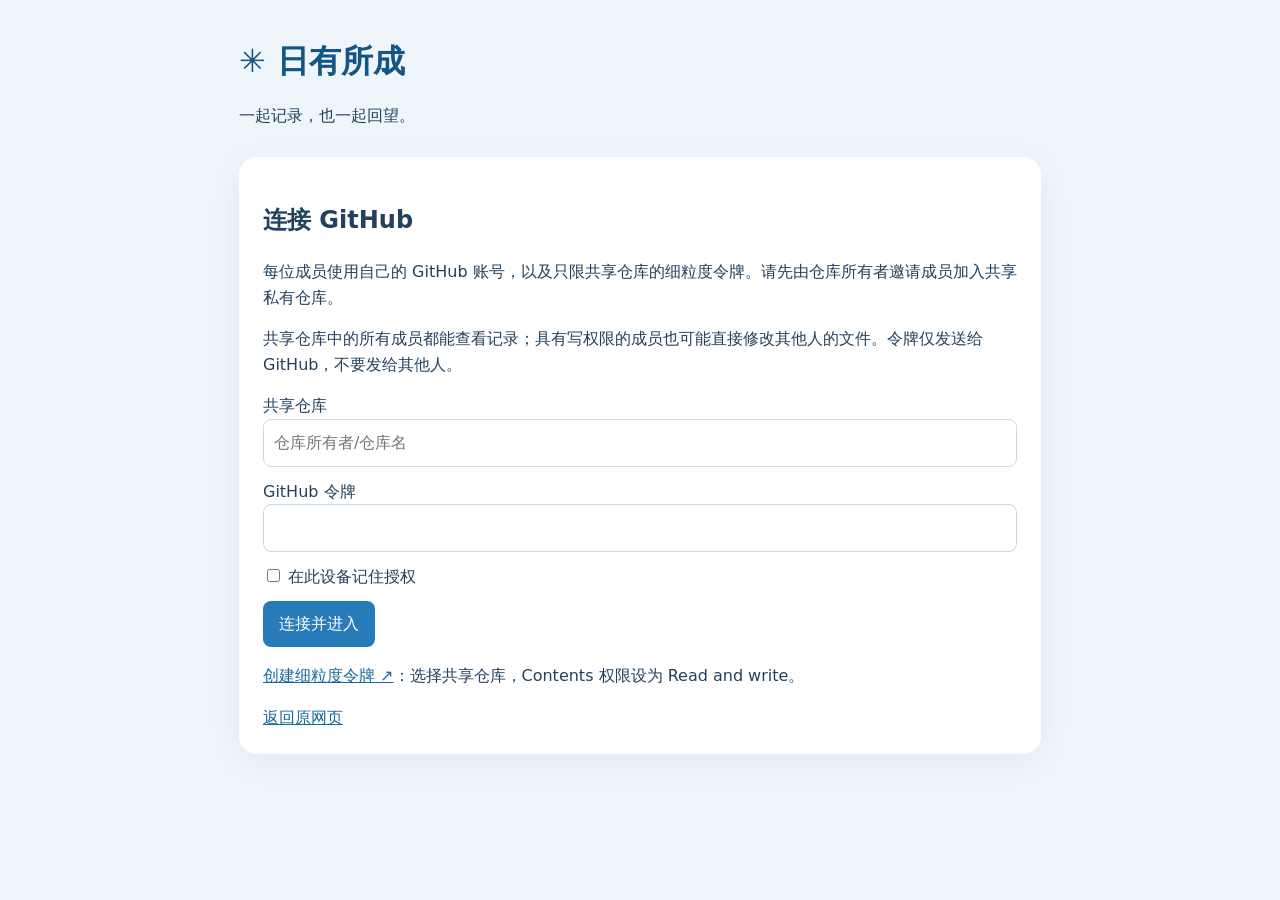
==== team-src/index.html @ fdb39eb3 "Add GitHub shared member journal" ====
<!doctype html><html lang="zh-CN"><head><meta charset="utf-8"><meta name="viewport" content="width=device-width,initial-scale=1"><meta name="theme-color" content="#287bb9"><link rel="stylesheet" href="style.css"><link rel="manifest" href="manifest.webmanifest"><title>日有所成 · 成员记录</title></head><body>
<main><header><h1>✳ 日有所成</h1><p>一起记录，也一起回望。</p></header>
<section id="login"><h2>连接 GitHub</h2><p>每位成员使用自己的 GitHub 账号，以及只限共享仓库的细粒度令牌。请先由仓库所有者邀请成员加入共享私有仓库。</p><p>共享仓库中的所有成员都能查看记录；具有写权限的成员也可能直接修改其他人的文件。令牌仅发送给 GitHub，不要发给其他人。</p><form id="connect"><label>共享仓库 <input id="repo" placeholder="仓库所有者/仓库名" required autocomplete="off"></label><label>GitHub 令牌 <input id="token" type="password" required autocomplete="off"></label><label><input id="remember" type="checkbox"> 在此设备记住授权</label><button>连接并进入</button></form><p><a href="https://github.com/settings/personal-access-tokens/new" target="_blank" rel="noopener noreferrer">创建细粒度令牌 ↗</a>：选择共享仓库，Contents 权限设为 Read and write。</p><a href="../">返回原网页</a></section>
<section id="workspace" hidden><div class="row"><strong id="identity"></strong><button id="disconnect">退出</button></div><div class="row"><label>查看成员 <select id="members"></select></label><button id="refresh">刷新同步</button></div><p id="status" role="status"></p><p id="readonly" hidden>正在查看其他成员的记录，仅供查看。</p>
<div id="editor"><h2>记下一件完成</h2><form id="add"><label>日期 <input id="date" type="date" required></label><label>事项 <input id="title" maxlength="150" required></label><label>分类 <select id="category"><option>学习</option><option>工作</option><option>生活</option><option>健康</option><option>其他</option></select></label><label>耗时（分钟） <input id="minutes" type="number" min="0" max="1440" value="0"></label><button>保存</button></form><label>当天感想 <textarea id="reflection" maxlength="4000"></textarea></label><button id="save-note">保存感想</button><div class="row"><button id="import-original">迁移本浏览器原网页记录</button><button id="export">导出我的备份</button></div></div>
<h2>记录回顾</h2><div id="records"></div><a href="../">返回原网页</a></section><p id="error" role="alert"></p></main><script type="module" src="team.mjs"></script></body></html>
---- team-src/style.css ----
*{box-sizing:border-box}body{margin:0;background:#eef6fc;color:#23415e;font:16px/1.6 system-ui,sans-serif}main{max-width:850px;margin:auto;padding:24px}header{padding:12px 0}h1{margin:0;color:#145583}section{background:#fff;border-radius:18px;padding:24px;box-shadow:0 8px 32px #315a7912}label{display:block;margin:12px 0}input:not([type=checkbox]),select,textarea{display:block;width:100%;padding:10px;border:1px solid #c8ddeb;border-radius:8px;font:inherit}textarea{min-height:100px}button{border:0;border-radius:8px;background:#287bb9;color:white;padding:10px 16px;cursor:pointer;font:inherit}button:disabled{opacity:.5}.row{display:flex;gap:12px;align-items:center;flex-wrap:wrap}.row label{flex:1}a{color:#17689c}.item{border-top:1px solid #e2edf4;padding:14px 0}.item h3,.item p{margin:3px 0}#error{color:#a23b3b}#status{color:#376f86}#readonly{color:#8a6431}
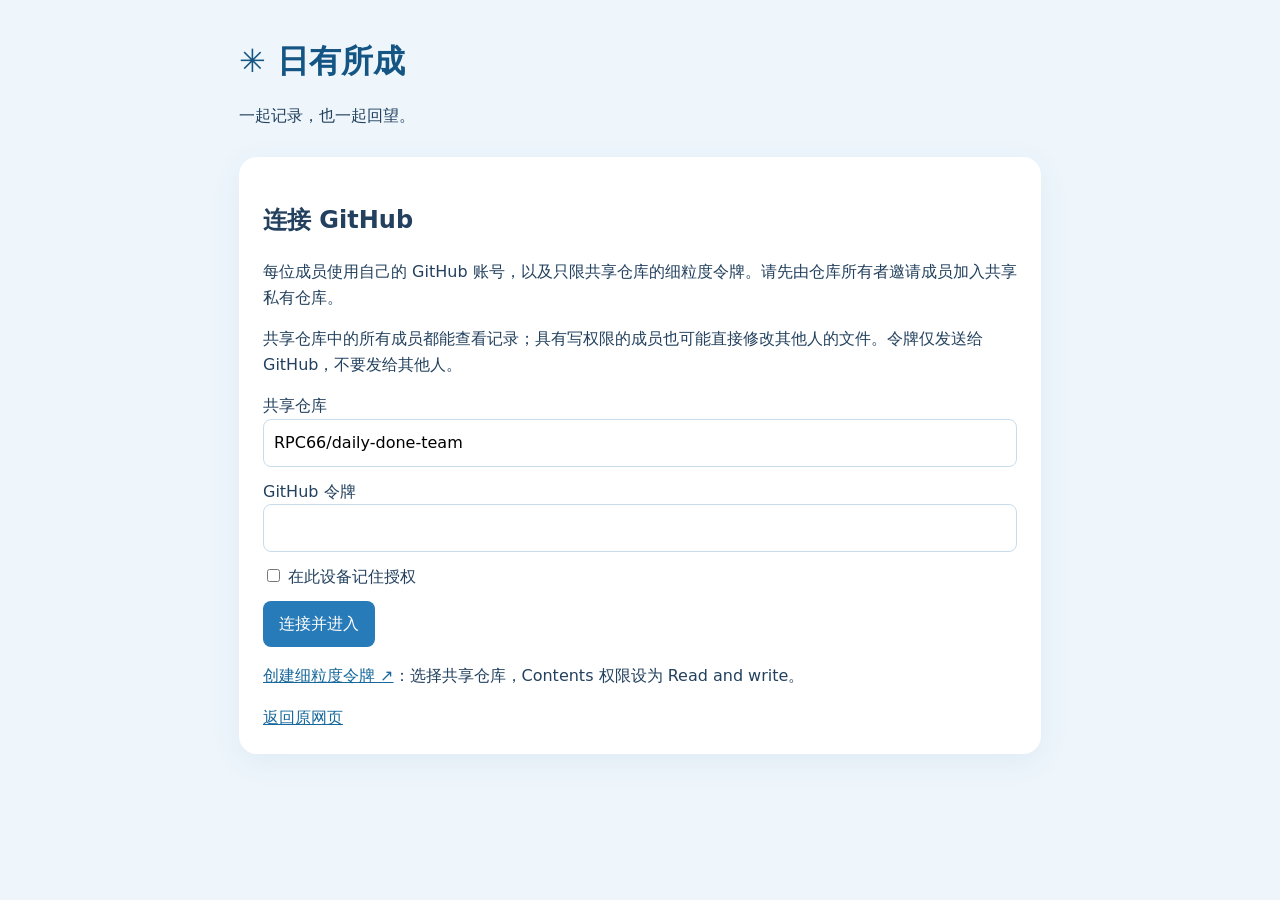
==== commit 86c1d27f: "Configure private team repository" ====
--- a/team-src/index.html
+++ b/team-src/index.html
@@ -1,6 +1,6 @@
 <!doctype html><html lang="zh-CN"><head><meta charset="utf-8"><meta name="viewport" content="width=device-width,initial-scale=1"><meta name="theme-color" content="#287bb9"><link rel="stylesheet" href="style.css"><link rel="manifest" href="manifest.webmanifest"><title>日有所成 · 成员记录</title></head><body>
 <main><header><h1>✳ 日有所成</h1><p>一起记录，也一起回望。</p></header>
-<section id="login"><h2>连接 GitHub</h2><p>每位成员使用自己的 GitHub 账号，以及只限共享仓库的细粒度令牌。请先由仓库所有者邀请成员加入共享私有仓库。</p><p>共享仓库中的所有成员都能查看记录；具有写权限的成员也可能直接修改其他人的文件。令牌仅发送给 GitHub，不要发给其他人。</p><form id="connect"><label>共享仓库 <input id="repo" placeholder="仓库所有者/仓库名" required autocomplete="off"></label><label>GitHub 令牌 <input id="token" type="password" required autocomplete="off"></label><label><input id="remember" type="checkbox"> 在此设备记住授权</label><button>连接并进入</button></form><p><a href="https://github.com/settings/personal-access-tokens/new" target="_blank" rel="noopener noreferrer">创建细粒度令牌 ↗</a>：选择共享仓库，Contents 权限设为 Read and write。</p><a href="../">返回原网页</a></section>
+<section id="login"><h2>连接 GitHub</h2><p>每位成员使用自己的 GitHub 账号，以及只限共享仓库的细粒度令牌。请先由仓库所有者邀请成员加入共享私有仓库。</p><p>共享仓库中的所有成员都能查看记录；具有写权限的成员也可能直接修改其他人的文件。令牌仅发送给 GitHub，不要发给其他人。</p><form id="connect"><label>共享仓库 <input id="repo" value="RPC66/daily-done-team" placeholder="仓库所有者/仓库名" required autocomplete="off"></label><label>GitHub 令牌 <input id="token" type="password" required autocomplete="off"></label><label><input id="remember" type="checkbox"> 在此设备记住授权</label><button>连接并进入</button></form><p><a href="https://github.com/settings/personal-access-tokens/new" target="_blank" rel="noopener noreferrer">创建细粒度令牌 ↗</a>：选择共享仓库，Contents 权限设为 Read and write。</p><a href="../">返回原网页</a></section>
 <section id="workspace" hidden><div class="row"><strong id="identity"></strong><button id="disconnect">退出</button></div><div class="row"><label>查看成员 <select id="members"></select></label><button id="refresh">刷新同步</button></div><p id="status" role="status"></p><p id="readonly" hidden>正在查看其他成员的记录，仅供查看。</p>
 <div id="editor"><h2>记下一件完成</h2><form id="add"><label>日期 <input id="date" type="date" required></label><label>事项 <input id="title" maxlength="150" required></label><label>分类 <select id="category"><option>学习</option><option>工作</option><option>生活</option><option>健康</option><option>其他</option></select></label><label>耗时（分钟） <input id="minutes" type="number" min="0" max="1440" value="0"></label><button>保存</button></form><label>当天感想 <textarea id="reflection" maxlength="4000"></textarea></label><button id="save-note">保存感想</button><div class="row"><button id="import-original">迁移本浏览器原网页记录</button><button id="export">导出我的备份</button></div></div>
 <h2>记录回顾</h2><div id="records"></div><a href="../">返回原网页</a></section><p id="error" role="alert"></p></main><script type="module" src="team.mjs"></script></body></html>
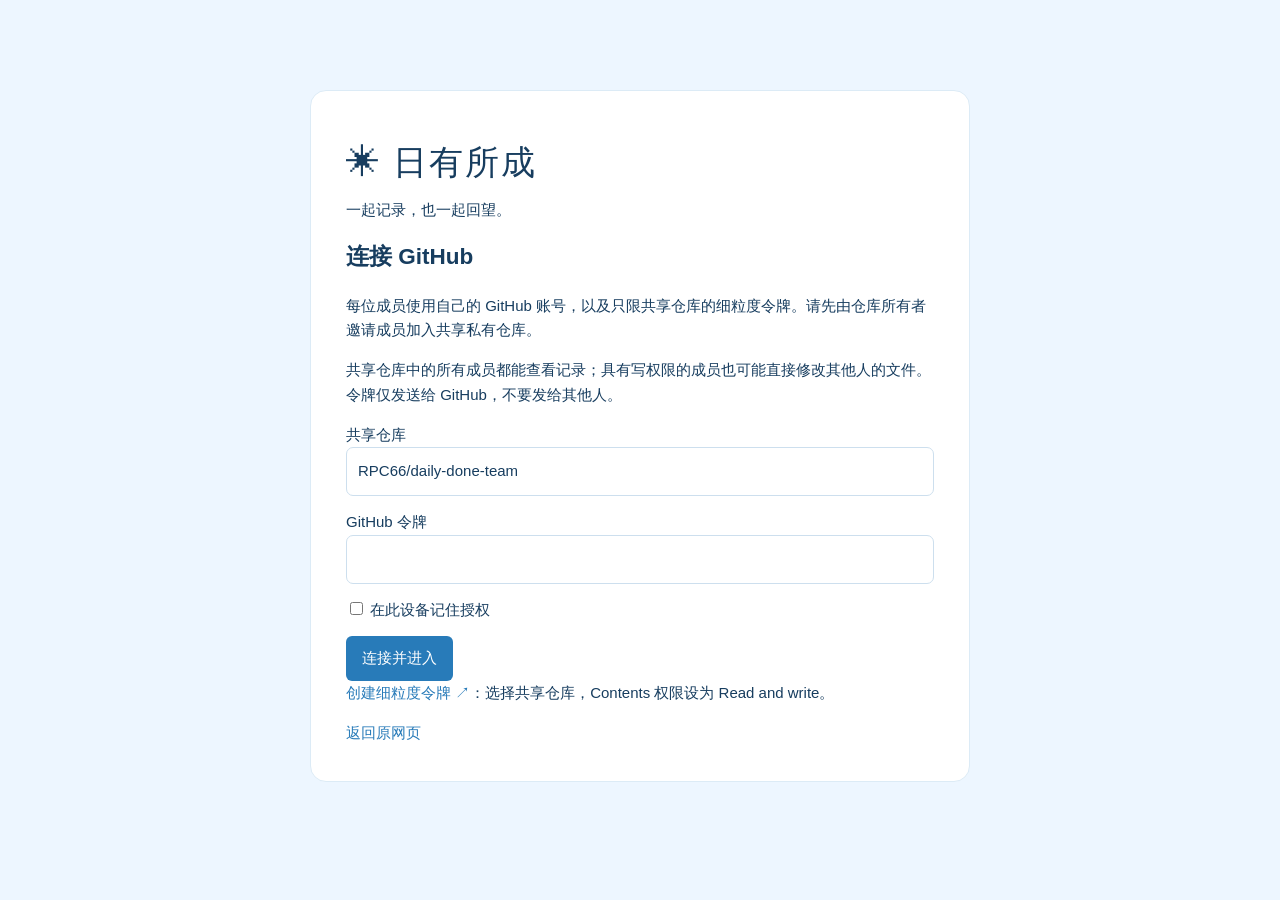
==== commit 9ea741d0: "Restore familiar journal layout for shared member app" ====
--- a/team-src/index.html
+++ b/team-src/index.html
@@ -1,6 +1,6 @@
 <!doctype html><html lang="zh-CN"><head><meta charset="utf-8"><meta name="viewport" content="width=device-width,initial-scale=1"><meta name="theme-color" content="#287bb9"><link rel="stylesheet" href="style.css"><link rel="manifest" href="manifest.webmanifest"><title>日有所成 · 成员记录</title></head><body>
-<main><header><h1>✳ 日有所成</h1><p>一起记录，也一起回望。</p></header>
-<section id="login"><h2>连接 GitHub</h2><p>每位成员使用自己的 GitHub 账号，以及只限共享仓库的细粒度令牌。请先由仓库所有者邀请成员加入共享私有仓库。</p><p>共享仓库中的所有成员都能查看记录；具有写权限的成员也可能直接修改其他人的文件。令牌仅发送给 GitHub，不要发给其他人。</p><form id="connect"><label>共享仓库 <input id="repo" value="RPC66/daily-done-team" placeholder="仓库所有者/仓库名" required autocomplete="off"></label><label>GitHub 令牌 <input id="token" type="password" required autocomplete="off"></label><label><input id="remember" type="checkbox"> 在此设备记住授权</label><button>连接并进入</button></form><p><a href="https://github.com/settings/personal-access-tokens/new" target="_blank" rel="noopener noreferrer">创建细粒度令牌 ↗</a>：选择共享仓库，Contents 权限设为 Read and write。</p><a href="../">返回原网页</a></section>
-<section id="workspace" hidden><div class="row"><strong id="identity"></strong><button id="disconnect">退出</button></div><div class="row"><label>查看成员 <select id="members"></select></label><button id="refresh">刷新同步</button></div><p id="status" role="status"></p><p id="readonly" hidden>正在查看其他成员的记录，仅供查看。</p>
-<div id="editor"><h2>记下一件完成</h2><form id="add"><label>日期 <input id="date" type="date" required></label><label>事项 <input id="title" maxlength="150" required></label><label>分类 <select id="category"><option>学习</option><option>工作</option><option>生活</option><option>健康</option><option>其他</option></select></label><label>耗时（分钟） <input id="minutes" type="number" min="0" max="1440" value="0"></label><button>保存</button></form><label>当天感想 <textarea id="reflection" maxlength="4000"></textarea></label><button id="save-note">保存感想</button><div class="row"><button id="import-original">迁移本浏览器原网页记录</button><button id="export">导出我的备份</button></div></div>
-<h2>记录回顾</h2><div id="records"></div><a href="../">返回原网页</a></section><p id="error" role="alert"></p></main><script type="module" src="team.mjs"></script></body></html>
+<section id="login" class="login-card"><h1>✳ 日有所成</h1><p>一起记录，也一起回望。</p><h2>连接 GitHub</h2><p>每位成员使用自己的 GitHub 账号，以及只限共享仓库的细粒度令牌。请先由仓库所有者邀请成员加入共享私有仓库。</p><p>共享仓库中的所有成员都能查看记录；具有写权限的成员也可能直接修改其他人的文件。令牌仅发送给 GitHub，不要发给其他人。</p><form id="connect"><label>共享仓库 <input id="repo" value="RPC66/daily-done-team" required autocomplete="off"></label><label>GitHub 令牌 <input id="token" type="password" required autocomplete="off"></label><label><input id="remember" type="checkbox"> 在此设备记住授权</label><button class="primary">连接并进入</button></form><p><a href="https://github.com/settings/personal-access-tokens/new" target="_blank" rel="noopener noreferrer">创建细粒度令牌 ↗</a>：选择共享仓库，Contents 权限设为 Read and write。</p><a href="../">返回原网页</a></section>
+<div id="workspace" hidden><aside class="sidebar"><a class="brand" href="../"><span>✳</span><div>日有所成<small>MAKE ROOM FOR PROGRESS</small></div></a><nav><a class="nav active" href="#editor">◷　每日记录</a><a class="nav" href="#history">▤　时光回顾</a></nav><div class="sidebar-bottom"><button id="export" class="plain">导出我的备份 ↗</button><button id="import-original" class="plain">迁移原网页记录 ↗</button><a href="../">返回原网页</a></div></aside>
+<main><header class="topbar"><span id="today-label"></span><div class="account"><strong id="identity"></strong><button id="disconnect" class="plain">退出</button></div></header><div class="intro"><div><span class="eyebrow">A LITTLE BETTER, EVERY DAY</span><h1>今天，也有所成。</h1><p>记录那些已经完成的事，让微小的进步留下痕迹。</p></div><div class="member-select"><label>查看成员 <select id="members"></select></label><button id="refresh" class="outline">刷新同步 ↗</button></div></div><p id="status" role="status"></p><p id="readonly" hidden>正在查看其他成员的记录，仅供查看。</p>
+<div class="stats"><div><span>本周完成</span><strong id="stat-week">0<small>件事</small></strong><p>一点一滴，都在积累</p></div><div><span>连续记录</span><strong id="stat-streak">0<small>天</small></strong><p>与自己的成长保持联络</p></div><div><span>累计完成</span><strong id="stat-all">0<small>件事</small></strong><p>每一次行动，都有意义</p></div><div class="quote">“<p>不必每天都很厉害，<br>只需每天向前一点。</p></div></div>
+<div class="columns"><div><div id="editor"><div class="section-title"><h2>今天的完成</h2><label>记录日期 <input id="date" type="date" required></label></div><form id="add" class="quick-card"><div class="quick-title"><span>＋</span><input id="title" maxlength="150" placeholder="今天，你完成了什么？" required></div><div class="quick-options"><label>分类 <select id="category"><option>学习</option><option>工作</option><option>生活</option><option>健康</option><option>其他</option></select></label><label>耗时 <input id="minutes" type="number" min="0" max="1440" value="0"> 分钟</label><button class="primary">记下一件完成 ＋</button></div></form><div class="reflection-card"><div class="section-title"><h3>留给今天的一句话</h3><span>随手写写</span></div><textarea id="reflection" maxlength="4000" placeholder="有什么收获、值得感谢的事，或者想留给明天的自己？"></textarea><div class="note-actions"><span>不必写得完整，真实就好。</span><button id="save-note" class="outline">保存感想</button></div></div></div><section id="history"><div class="section-title"><h2>记录回顾</h2><span>每一件小事，都值得打个勾</span></div><div id="records"></div></section></div><aside class="right-panel"><div class="calendar-card"><div class="section-title"><h3 id="calendar-heading"></h3><div><button id="prev-month" aria-label="上个月">‹</button><button id="next-month" aria-label="下个月">›</button></div></div><div class="weekdays"><span>一</span><span>二</span><span>三</span><span>四</span><span>五</span><span>六</span><span>日</span></div><div id="calendar" class="calendar-grid"></div><p>● 有完成记录　点击日期，回看那一天</p></div><div class="gentle-note"><span>✧</span><p>有些努力，<br>回头看时才发现它的分量。</p><small>YOUR EFFORTS ADD UP.</small></div></aside></div><footer>日有所成 · 手机和电脑通过 GitHub 同步；原网页和备份保留。</footer></main></div><p id="error" role="alert"></p><script type="module" src="team.mjs"></script></body></html>
--- a/team-src/style.css
+++ b/team-src/style.css
@@ -1 +1 @@
-*{box-sizing:border-box}body{margin:0;background:#eef6fc;color:#23415e;font:16px/1.6 system-ui,sans-serif}main{max-width:850px;margin:auto;padding:24px}header{padding:12px 0}h1{margin:0;color:#145583}section{background:#fff;border-radius:18px;padding:24px;box-shadow:0 8px 32px #315a7912}label{display:block;margin:12px 0}input:not([type=checkbox]),select,textarea{display:block;width:100%;padding:10px;border:1px solid #c8ddeb;border-radius:8px;font:inherit}textarea{min-height:100px}button{border:0;border-radius:8px;background:#287bb9;color:white;padding:10px 16px;cursor:pointer;font:inherit}button:disabled{opacity:.5}.row{display:flex;gap:12px;align-items:center;flex-wrap:wrap}.row label{flex:1}a{color:#17689c}.item{border-top:1px solid #e2edf4;padding:14px 0}.item h3,.item p{margin:3px 0}#error{color:#a23b3b}#status{color:#376f86}#readonly{color:#8a6431}
+*{box-sizing:border-box}body{margin:0;background:#edf6ff;color:#173d5f;font:15px/1.65 "Segoe UI","Microsoft YaHei",sans-serif}button,input,textarea,select{font:inherit;color:inherit}button{cursor:pointer;border:0;background:none}a{color:inherit;text-decoration:none}[hidden]{display:none!important}h1,h2,h3,p{margin-top:0}.sidebar{width:228px;position:fixed;inset:0 auto 0 0;background:#e8f4ff;border-right:1px solid #d6e8f6;padding:38px 24px;display:flex;flex-direction:column}.brand{display:flex;align-items:center;gap:11px;font-size:22px;font-weight:650;letter-spacing:2px}.brand>span{font-size:41px;color:#287bb9;line-height:1}.brand small{display:block;font-size:7px;letter-spacing:1.3px}nav{margin-top:60px;display:grid;gap:10px}.nav{padding:13px 18px;border-radius:8px;color:#6285a0}.nav.active{background:#d7ecfc;color:#176da9;font-weight:600}.sidebar-bottom{margin-top:auto;display:grid;gap:12px;font-size:13px;color:#287bb9}.sidebar-bottom button{text-align:left;padding:0}.sidebar-bottom a{padding:0}main{margin-left:228px;padding:0 48px;max-width:1680px}.topbar{height:80px;display:flex;align-items:center;justify-content:space-between;border-bottom:1px solid #dcebf6;color:#708da5}.account{display:flex;gap:12px;align-items:center}.intro{display:flex;justify-content:space-between;gap:20px;align-items:center;margin:36px 0 29px}.eyebrow{font-size:10px;letter-spacing:2px;color:#82a5be}h1{font-size:34px;font-weight:500;letter-spacing:2px;margin:8px 0}.intro p,.stats p{color:#7f9aaf}.member-select{display:flex;gap:10px;align-items:end}.member-select label{font-size:12px}.member-select select{display:block;min-width:160px}.stats{display:grid;grid-template-columns:repeat(3,1fr) 1.25fr;background:white;border:1px solid #dcebf6;border-radius:12px;padding:24px 0;margin-bottom:34px}.stats>div{padding:0 26px;border-right:1px solid #e4eff6}.stats>div:last-child{border:0}.stats span,.stats p{font-size:12px}.stats strong{display:block;font:38px/1.5 Georgia,serif;color:#287bb9}.stats small{font:12px sans-serif;margin-left:8px;color:#7999b0}.quote{font:40px/1 Georgia;color:#bbd8ec}.quote p{font:15px/1.8 serif;margin:0}.columns{display:grid;grid-template-columns:minmax(0,1fr) 294px;gap:30px}.section-title{display:flex;justify-content:space-between;align-items:center;gap:12px;margin-bottom:16px}.section-title h2{font-size:19px;margin:0}.section-title h3{margin:0}.section-title span,.section-title label{font-size:12px;color:#7999b0}.section-title input{border:0;color:#6083a0;background:transparent}.quick-card,.reflection-card,.calendar-card{background:white;border:1px solid #dcebf6;border-radius:12px;padding:20px}.quick-title{display:flex;gap:12px;align-items:center}.quick-title span{color:#74acd2;font-size:24px}.quick-title input{border:0;width:100%;font-size:17px;padding:5px}.quick-options{display:flex;gap:12px;align-items:center;border-top:1px dashed #e3eef5;margin-top:15px;padding-top:14px}.quick-options label{font-size:12px;color:#7191a9}.quick-options input{width:55px}.quick-options button{margin-left:auto}.primary{background:#287bb9;color:white;border-radius:6px;padding:10px 16px}.outline{border:1px solid #cde1f0;background:white;border-radius:6px;padding:9px 15px}.reflection-card{margin:24px 0}.reflection-card textarea{width:100%;min-height:110px;border:0;resize:vertical;outline:none}.note-actions{display:flex;justify-content:space-between;color:#90a9bb;font-size:12px}.item{border:1px solid #dcebf6;background:white;border-radius:9px;padding:14px 18px;margin:10px 0;overflow-wrap:anywhere}.item h3{color:#287bb9}.item p{margin:8px 0}.item button{color:#287bb9;margin-right:12px}.calendar-card p{font-size:12px;color:#80a0b6;margin:20px 0 0}.weekdays,.calendar-grid{display:grid;grid-template-columns:repeat(7,1fr);text-align:center;gap:5px}.weekdays{font-size:12px;color:#91aabe}.calendar-grid button,.calendar-grid span{height:35px;border-radius:50%;display:grid;place-items:center}.calendar-grid button.has-record{background:#d9edfb;color:#1769a3}.calendar-grid button.selected{background:#287bb9;color:white}.gentle-note{padding:30px 15px;color:#6f98b2}.gentle-note span{font-size:30px}.gentle-note small{font-size:10px;letter-spacing:1px}footer{margin:50px 0 25px;color:#8aa6b9;font-size:12px}.login-card{max-width:660px;margin:10vh auto;padding:35px;background:#fff;border:1px solid #dcebf6;border-radius:16px}.login-card input:not([type=checkbox]){display:block;width:100%;padding:11px;border:1px solid #cddfee;border-radius:7px}.login-card label{display:block;margin:14px 0}.login-card a{color:#287bb9}#error{color:#a23b3b;position:fixed;bottom:15px;right:15px;background:#fff;padding:8px;border-radius:5px}#error:empty{display:none}#status,#readonly{font-size:13px;color:#5888a8}@media(max-width:1100px){.columns{grid-template-columns:1fr}.right-panel{display:grid;grid-template-columns:1fr 1fr;gap:20px}.stats{grid-template-columns:repeat(3,1fr)}.quote{display:none}}@media(max-width:760px){.sidebar{position:static;width:auto;padding:20px}.sidebar nav{margin-top:15px;display:flex}.sidebar-bottom{margin-top:16px;display:flex;flex-wrap:wrap;gap:14px}main{margin:0;padding:0 18px}.topbar{height:auto;padding:15px 0}.intro{align-items:start;flex-direction:column;margin:26px 0}.member-select{width:100%;flex-wrap:wrap}.stats>div{padding:0 12px}.stats strong{font-size:30px}.quick-options{flex-wrap:wrap}.right-panel{grid-template-columns:1fr}.login-card{margin:20px;padding:24px}.section-title{flex-wrap:wrap}.sidebar-bottom a{display:block}}
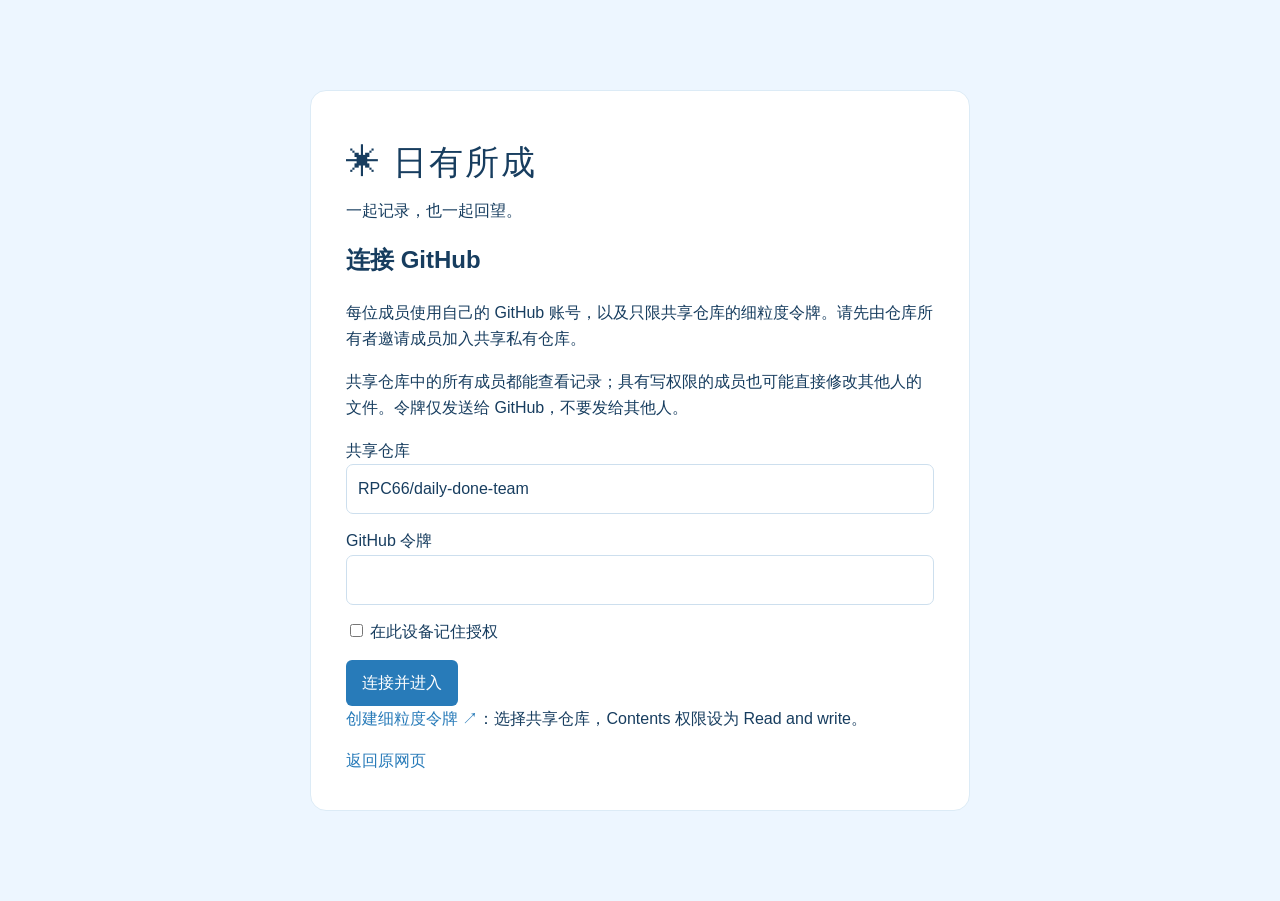
==== commit ed457717: "Improve readability and paginate weekly journal review" ====
--- a/team-src/index.html
+++ b/team-src/index.html
@@ -1,6 +1,6 @@
 <!doctype html><html lang="zh-CN"><head><meta charset="utf-8"><meta name="viewport" content="width=device-width,initial-scale=1"><meta name="theme-color" content="#287bb9"><link rel="stylesheet" href="style.css"><link rel="manifest" href="manifest.webmanifest"><title>日有所成 · 成员记录</title></head><body>
 <section id="login" class="login-card"><h1>✳ 日有所成</h1><p>一起记录，也一起回望。</p><h2>连接 GitHub</h2><p>每位成员使用自己的 GitHub 账号，以及只限共享仓库的细粒度令牌。请先由仓库所有者邀请成员加入共享私有仓库。</p><p>共享仓库中的所有成员都能查看记录；具有写权限的成员也可能直接修改其他人的文件。令牌仅发送给 GitHub，不要发给其他人。</p><form id="connect"><label>共享仓库 <input id="repo" value="RPC66/daily-done-team" required autocomplete="off"></label><label>GitHub 令牌 <input id="token" type="password" required autocomplete="off"></label><label><input id="remember" type="checkbox"> 在此设备记住授权</label><button class="primary">连接并进入</button></form><p><a href="https://github.com/settings/personal-access-tokens/new" target="_blank" rel="noopener noreferrer">创建细粒度令牌 ↗</a>：选择共享仓库，Contents 权限设为 Read and write。</p><a href="../">返回原网页</a></section>
-<div id="workspace" hidden><aside class="sidebar"><a class="brand" href="../"><span>✳</span><div>日有所成<small>MAKE ROOM FOR PROGRESS</small></div></a><nav><a class="nav active" href="#editor">◷　每日记录</a><a class="nav" href="#history">▤　时光回顾</a></nav><div class="sidebar-bottom"><button id="export" class="plain">导出我的备份 ↗</button><button id="import-original" class="plain">迁移原网页记录 ↗</button><a href="../">返回原网页</a></div></aside>
+<div id="workspace" hidden><aside class="sidebar"><a class="brand" href="../"><span>✳</span><div>日有所成<small>MAKE ROOM FOR PROGRESS</small></div></a><nav><button class="nav active" id="nav-daily" type="button">◷　每日记录</button><button class="nav" id="nav-history" type="button">▤　时光回顾</button></nav><div class="sidebar-bottom"><button id="export" class="plain">导出我的备份 ↗</button><button id="import-original" class="plain">迁移原网页记录 ↗</button><a href="../">返回原网页</a></div></aside>
 <main><header class="topbar"><span id="today-label"></span><div class="account"><strong id="identity"></strong><button id="disconnect" class="plain">退出</button></div></header><div class="intro"><div><span class="eyebrow">A LITTLE BETTER, EVERY DAY</span><h1>今天，也有所成。</h1><p>记录那些已经完成的事，让微小的进步留下痕迹。</p></div><div class="member-select"><label>查看成员 <select id="members"></select></label><button id="refresh" class="outline">刷新同步 ↗</button></div></div><p id="status" role="status"></p><p id="readonly" hidden>正在查看其他成员的记录，仅供查看。</p>
 <div class="stats"><div><span>本周完成</span><strong id="stat-week">0<small>件事</small></strong><p>一点一滴，都在积累</p></div><div><span>连续记录</span><strong id="stat-streak">0<small>天</small></strong><p>与自己的成长保持联络</p></div><div><span>累计完成</span><strong id="stat-all">0<small>件事</small></strong><p>每一次行动，都有意义</p></div><div class="quote">“<p>不必每天都很厉害，<br>只需每天向前一点。</p></div></div>
-<div class="columns"><div><div id="editor"><div class="section-title"><h2>今天的完成</h2><label>记录日期 <input id="date" type="date" required></label></div><form id="add" class="quick-card"><div class="quick-title"><span>＋</span><input id="title" maxlength="150" placeholder="今天，你完成了什么？" required></div><div class="quick-options"><label>分类 <select id="category"><option>学习</option><option>工作</option><option>生活</option><option>健康</option><option>其他</option></select></label><label>耗时 <input id="minutes" type="number" min="0" max="1440" value="0"> 分钟</label><button class="primary">记下一件完成 ＋</button></div></form><div class="reflection-card"><div class="section-title"><h3>留给今天的一句话</h3><span>随手写写</span></div><textarea id="reflection" maxlength="4000" placeholder="有什么收获、值得感谢的事，或者想留给明天的自己？"></textarea><div class="note-actions"><span>不必写得完整，真实就好。</span><button id="save-note" class="outline">保存感想</button></div></div></div><section id="history"><div class="section-title"><h2>记录回顾</h2><span>每一件小事，都值得打个勾</span></div><div id="records"></div></section></div><aside class="right-panel"><div class="calendar-card"><div class="section-title"><h3 id="calendar-heading"></h3><div><button id="prev-month" aria-label="上个月">‹</button><button id="next-month" aria-label="下个月">›</button></div></div><div class="weekdays"><span>一</span><span>二</span><span>三</span><span>四</span><span>五</span><span>六</span><span>日</span></div><div id="calendar" class="calendar-grid"></div><p>● 有完成记录　点击日期，回看那一天</p></div><div class="gentle-note"><span>✧</span><p>有些努力，<br>回头看时才发现它的分量。</p><small>YOUR EFFORTS ADD UP.</small></div></aside></div><footer>日有所成 · 手机和电脑通过 GitHub 同步；原网页和备份保留。</footer></main></div><p id="error" role="alert"></p><script type="module" src="team.mjs"></script></body></html>
+<div class="columns"><div><div id="daily-view"><div id="editor"><div class="section-title"><h2>记下一件完成</h2><label>记录日期 <input id="date" type="date" required></label></div><form id="add" class="quick-card"><div class="quick-title"><span>＋</span><input id="title" maxlength="150" placeholder="今天，你完成了什么？" required></div><div class="quick-options"><label>分类 <select id="category"><option>学习</option><option>工作</option><option>生活</option><option>健康</option><option>其他</option></select></label><label>耗时 <input id="minutes" type="number" min="0" max="1440" value="0"> 分钟</label><button class="primary">记下一件完成 ＋</button></div><p class="save-hint">点击“记下一件完成”后自动保存，并在联网时同步。</p></form></div><section id="daily-section"><div class="section-title"><h2 id="daily-heading">当天的完成</h2></div><div id="daily-records"></div></section><div id="notes-editor"><div class="reflection-card"><div class="section-title"><h3>留给今天的一句话</h3><span>随手写写</span></div><textarea id="reflection" maxlength="4000" placeholder="有什么收获、值得感谢的事，或者想留给明天的自己？"></textarea><div class="note-actions"><span>输入先保存在本机草稿，点击保存感想后同步。</span><button id="save-note" class="outline">保存感想</button></div></div></div></div><section id="history" hidden><div class="section-title"><h2>时光回顾</h2><span>每一件小事，都值得打个勾</span></div><div class="week-nav"><button id="prev-week" type="button" class="outline" aria-label="上一周">‹ 上一周</button><strong id="week-label" aria-live="polite"></strong><button id="next-week" type="button" class="outline" aria-label="下一周">下一周 ›</button></div><div id="records"></div></section></div><aside class="right-panel"><div class="calendar-card"><div class="section-title"><h3 id="calendar-heading"></h3><div><button id="prev-month" aria-label="上个月">‹</button><button id="next-month" aria-label="下个月">›</button></div></div><div class="weekdays"><span>一</span><span>二</span><span>三</span><span>四</span><span>五</span><span>六</span><span>日</span></div><div id="calendar" class="calendar-grid"></div><p>● 有完成记录　点击日期，回看那一天</p></div><div class="gentle-note"><span>✧</span><p>有些努力，<br>回头看时才发现它的分量。</p><small>YOUR EFFORTS ADD UP.</small></div></aside></div><footer>日有所成 · 手机和电脑通过 GitHub 同步；原网页和备份保留。</footer></main></div><p id="error" role="alert"></p><script type="module" src="team.mjs"></script></body></html>
--- a/team-src/style.css
+++ b/team-src/style.css
@@ -1 +1,3 @@
-*{box-sizing:border-box}body{margin:0;background:#edf6ff;color:#173d5f;font:15px/1.65 "Segoe UI","Microsoft YaHei",sans-serif}button,input,textarea,select{font:inherit;color:inherit}button{cursor:pointer;border:0;background:none}a{color:inherit;text-decoration:none}[hidden]{display:none!important}h1,h2,h3,p{margin-top:0}.sidebar{width:228px;position:fixed;inset:0 auto 0 0;background:#e8f4ff;border-right:1px solid #d6e8f6;padding:38px 24px;display:flex;flex-direction:column}.brand{display:flex;align-items:center;gap:11px;font-size:22px;font-weight:650;letter-spacing:2px}.brand>span{font-size:41px;color:#287bb9;line-height:1}.brand small{display:block;font-size:7px;letter-spacing:1.3px}nav{margin-top:60px;display:grid;gap:10px}.nav{padding:13px 18px;border-radius:8px;color:#6285a0}.nav.active{background:#d7ecfc;color:#176da9;font-weight:600}.sidebar-bottom{margin-top:auto;display:grid;gap:12px;font-size:13px;color:#287bb9}.sidebar-bottom button{text-align:left;padding:0}.sidebar-bottom a{padding:0}main{margin-left:228px;padding:0 48px;max-width:1680px}.topbar{height:80px;display:flex;align-items:center;justify-content:space-between;border-bottom:1px solid #dcebf6;color:#708da5}.account{display:flex;gap:12px;align-items:center}.intro{display:flex;justify-content:space-between;gap:20px;align-items:center;margin:36px 0 29px}.eyebrow{font-size:10px;letter-spacing:2px;color:#82a5be}h1{font-size:34px;font-weight:500;letter-spacing:2px;margin:8px 0}.intro p,.stats p{color:#7f9aaf}.member-select{display:flex;gap:10px;align-items:end}.member-select label{font-size:12px}.member-select select{display:block;min-width:160px}.stats{display:grid;grid-template-columns:repeat(3,1fr) 1.25fr;background:white;border:1px solid #dcebf6;border-radius:12px;padding:24px 0;margin-bottom:34px}.stats>div{padding:0 26px;border-right:1px solid #e4eff6}.stats>div:last-child{border:0}.stats span,.stats p{font-size:12px}.stats strong{display:block;font:38px/1.5 Georgia,serif;color:#287bb9}.stats small{font:12px sans-serif;margin-left:8px;color:#7999b0}.quote{font:40px/1 Georgia;color:#bbd8ec}.quote p{font:15px/1.8 serif;margin:0}.columns{display:grid;grid-template-columns:minmax(0,1fr) 294px;gap:30px}.section-title{display:flex;justify-content:space-between;align-items:center;gap:12px;margin-bottom:16px}.section-title h2{font-size:19px;margin:0}.section-title h3{margin:0}.section-title span,.section-title label{font-size:12px;color:#7999b0}.section-title input{border:0;color:#6083a0;background:transparent}.quick-card,.reflection-card,.calendar-card{background:white;border:1px solid #dcebf6;border-radius:12px;padding:20px}.quick-title{display:flex;gap:12px;align-items:center}.quick-title span{color:#74acd2;font-size:24px}.quick-title input{border:0;width:100%;font-size:17px;padding:5px}.quick-options{display:flex;gap:12px;align-items:center;border-top:1px dashed #e3eef5;margin-top:15px;padding-top:14px}.quick-options label{font-size:12px;color:#7191a9}.quick-options input{width:55px}.quick-options button{margin-left:auto}.primary{background:#287bb9;color:white;border-radius:6px;padding:10px 16px}.outline{border:1px solid #cde1f0;background:white;border-radius:6px;padding:9px 15px}.reflection-card{margin:24px 0}.reflection-card textarea{width:100%;min-height:110px;border:0;resize:vertical;outline:none}.note-actions{display:flex;justify-content:space-between;color:#90a9bb;font-size:12px}.item{border:1px solid #dcebf6;background:white;border-radius:9px;padding:14px 18px;margin:10px 0;overflow-wrap:anywhere}.item h3{color:#287bb9}.item p{margin:8px 0}.item button{color:#287bb9;margin-right:12px}.calendar-card p{font-size:12px;color:#80a0b6;margin:20px 0 0}.weekdays,.calendar-grid{display:grid;grid-template-columns:repeat(7,1fr);text-align:center;gap:5px}.weekdays{font-size:12px;color:#91aabe}.calendar-grid button,.calendar-grid span{height:35px;border-radius:50%;display:grid;place-items:center}.calendar-grid button.has-record{background:#d9edfb;color:#1769a3}.calendar-grid button.selected{background:#287bb9;color:white}.gentle-note{padding:30px 15px;color:#6f98b2}.gentle-note span{font-size:30px}.gentle-note small{font-size:10px;letter-spacing:1px}footer{margin:50px 0 25px;color:#8aa6b9;font-size:12px}.login-card{max-width:660px;margin:10vh auto;padding:35px;background:#fff;border:1px solid #dcebf6;border-radius:16px}.login-card input:not([type=checkbox]){display:block;width:100%;padding:11px;border:1px solid #cddfee;border-radius:7px}.login-card label{display:block;margin:14px 0}.login-card a{color:#287bb9}#error{color:#a23b3b;position:fixed;bottom:15px;right:15px;background:#fff;padding:8px;border-radius:5px}#error:empty{display:none}#status,#readonly{font-size:13px;color:#5888a8}@media(max-width:1100px){.columns{grid-template-columns:1fr}.right-panel{display:grid;grid-template-columns:1fr 1fr;gap:20px}.stats{grid-template-columns:repeat(3,1fr)}.quote{display:none}}@media(max-width:760px){.sidebar{position:static;width:auto;padding:20px}.sidebar nav{margin-top:15px;display:flex}.sidebar-bottom{margin-top:16px;display:flex;flex-wrap:wrap;gap:14px}main{margin:0;padding:0 18px}.topbar{height:auto;padding:15px 0}.intro{align-items:start;flex-direction:column;margin:26px 0}.member-select{width:100%;flex-wrap:wrap}.stats>div{padding:0 12px}.stats strong{font-size:30px}.quick-options{flex-wrap:wrap}.right-panel{grid-template-columns:1fr}.login-card{margin:20px;padding:24px}.section-title{flex-wrap:wrap}.sidebar-bottom a{display:block}}
+*{box-sizing:border-box}body{margin:0;background:#edf6ff;color:#173d5f;font:16px/1.65 "Segoe UI","Microsoft YaHei",sans-serif}button,input,textarea,select{font:inherit;color:inherit}button{cursor:pointer;border:0;background:none}a{color:inherit;text-decoration:none}[hidden]{display:none!important}h1,h2,h3,p{margin-top:0}.sidebar{width:228px;position:fixed;inset:0 auto 0 0;background:#e8f4ff;border-right:1px solid #d6e8f6;padding:38px 24px;display:flex;flex-direction:column}.brand{display:flex;align-items:center;gap:11px;font-size:22px;font-weight:650;letter-spacing:2px}.brand>span{font-size:41px;color:#287bb9;line-height:1}.brand small{display:block;font-size:7px;letter-spacing:1.3px}nav{margin-top:60px;display:grid;gap:10px}.nav{text-align:left;padding:13px 18px;border-radius:8px;color:#6285a0}.nav.active{background:#d7ecfc;color:#176da9;font-weight:600}.sidebar-bottom{margin-top:auto;display:grid;gap:12px;font-size:13px;color:#287bb9}.sidebar-bottom button{text-align:left;padding:0}.sidebar-bottom a{padding:0}main{margin-left:228px;padding:0 clamp(20px,3vw,48px);width:calc(100% - 228px);max-width:none}.topbar{height:80px;display:flex;align-items:center;justify-content:space-between;border-bottom:1px solid #dcebf6;color:#708da5}.account{display:flex;gap:12px;align-items:center}.intro{display:flex;justify-content:space-between;gap:20px;align-items:center;margin:36px 0 29px}.eyebrow{font-size:10px;letter-spacing:2px;color:#82a5be}h1{font-size:34px;font-weight:500;letter-spacing:2px;margin:8px 0}.intro p,.stats p{color:#7f9aaf}.member-select{display:flex;gap:10px;align-items:end}.member-select label{font-size:12px}.member-select select{display:block;min-width:160px}.stats{display:grid;grid-template-columns:repeat(3,1fr) 1.25fr;background:white;border:1px solid #dcebf6;border-radius:12px;padding:24px 0;margin-bottom:34px}.stats>div{padding:0 26px;border-right:1px solid #e4eff6}.stats>div:last-child{border:0}.stats span,.stats p{font-size:12px}.stats strong{display:block;font:38px/1.5 Georgia,serif;color:#287bb9}.stats small{font:12px sans-serif;margin-left:8px;color:#7999b0}.quote{font:40px/1 Georgia;color:#bbd8ec}.quote p{font:15px/1.8 serif;margin:0}.columns{display:grid;grid-template-columns:minmax(0,1fr) 294px;gap:30px}.section-title{display:flex;justify-content:space-between;align-items:center;gap:12px;margin-bottom:16px}.section-title h2{font-size:19px;margin:0}.section-title h3{margin:0}.section-title span,.section-title label{font-size:12px;color:#7999b0}.section-title input{border:0;color:#6083a0;background:transparent}.quick-card,.reflection-card,.calendar-card{background:white;border:1px solid #dcebf6;border-radius:12px;padding:20px}.quick-title{display:flex;gap:12px;align-items:center}.quick-title span{color:#74acd2;font-size:24px}.quick-title input{border:0;width:100%;font-size:17px;padding:5px}.quick-options{display:flex;gap:12px;align-items:center;border-top:1px dashed #e3eef5;margin-top:15px;padding-top:14px}.quick-options label{font-size:16px;color:#527a98;display:flex;align-items:center;gap:8px}.quick-options input,.quick-options select{font-size:16px;min-height:42px;border:1px solid #cde1f0;border-radius:7px;background:#fff;padding:6px 10px}.quick-options input{width:90px}.quick-options select{min-width:112px}.quick-options button{margin-left:auto}.primary{background:#287bb9;color:white;border-radius:6px;padding:10px 16px}.outline{border:1px solid #cde1f0;background:white;border-radius:6px;padding:9px 15px}.reflection-card{margin:24px 0}.reflection-card textarea{width:100%;min-height:110px;border:0;resize:vertical;outline:none}.note-actions{display:flex;justify-content:space-between;color:#90a9bb;font-size:12px}.item{border:1px solid #dcebf6;background:white;border-radius:9px;padding:14px 18px;margin:10px 0;overflow-wrap:anywhere}.item h3{color:#287bb9}.item p{margin:8px 0}.item button{color:#287bb9;margin-right:12px}.calendar-card p{font-size:12px;color:#80a0b6;margin:20px 0 0}.weekdays,.calendar-grid{display:grid;grid-template-columns:repeat(7,1fr);text-align:center;gap:5px}.weekdays{font-size:12px;color:#91aabe}.calendar-grid button,.calendar-grid span{height:35px;border-radius:50%;display:grid;place-items:center}.calendar-grid button.has-record{background:#d9edfb;color:#1769a3}.calendar-grid button.selected{background:#287bb9;color:white}.gentle-note{padding:30px 15px;color:#6f98b2}.gentle-note span{font-size:30px}.gentle-note small{font-size:10px;letter-spacing:1px}footer{margin:50px 0 25px;color:#8aa6b9;font-size:12px}.login-card{max-width:660px;margin:10vh auto;padding:35px;background:#fff;border:1px solid #dcebf6;border-radius:16px}.login-card input:not([type=checkbox]){display:block;width:100%;padding:11px;border:1px solid #cddfee;border-radius:7px}.login-card label{display:block;margin:14px 0}.login-card a{color:#287bb9}#error{color:#a23b3b;position:fixed;bottom:15px;right:15px;background:#fff;padding:8px;border-radius:5px}#error:empty{display:none}#status,#readonly{font-size:13px;color:#5888a8}@media(max-width:1100px){.columns{grid-template-columns:1fr}.right-panel{display:grid;grid-template-columns:1fr 1fr;gap:20px}.stats{grid-template-columns:repeat(3,1fr)}.quote{display:none}}@media(max-width:760px){.sidebar{position:static;width:auto;padding:20px}.sidebar nav{margin-top:15px;display:flex}.sidebar-bottom{margin-top:16px;display:flex;flex-wrap:wrap;gap:14px}main{margin:0;width:100%;padding:0 18px}.topbar{height:auto;padding:15px 0}.intro{align-items:start;flex-direction:column;margin:26px 0}.member-select{width:100%;flex-wrap:wrap}.stats>div{padding:0 12px}.stats strong{font-size:30px}.quick-options{flex-wrap:wrap}.right-panel{grid-template-columns:1fr}.login-card{margin:20px;padding:24px}.section-title{flex-wrap:wrap}.sidebar-bottom a{display:block}}
+
+.week-nav{display:flex;align-items:center;justify-content:space-between;gap:12px;margin:12px 0 20px}.week-nav strong{font-size:16px;color:#426f90;text-align:center}.save-hint{margin:12px 0 0;color:#718fa6;font-size:13px}.item p{font-size:16px}.item button{font-size:15px}.section-title span,.section-title label{font-size:14px}.stats span,.stats p{font-size:14px}@media(max-width:430px){.week-nav{flex-wrap:wrap}.week-nav strong{order:-1;width:100%}.quick-options label{font-size:16px}.quick-options button{width:100%;margin:4px 0 0}}
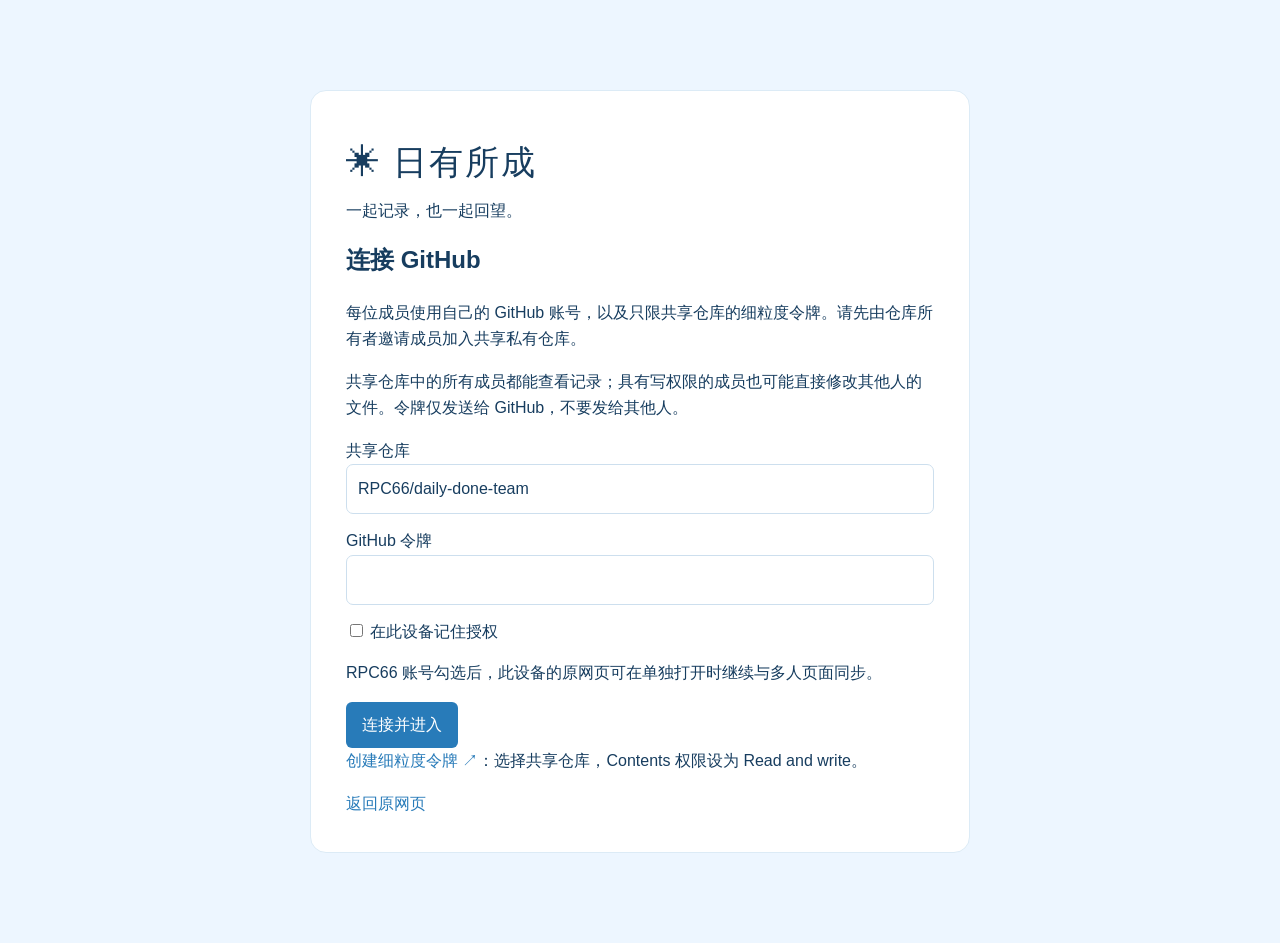
==== commit 4db68a47: "Synchronize the original journal and owner team records" ====
--- a/team-src/index.html
+++ b/team-src/index.html
@@ -1,5 +1,5 @@
 <!doctype html><html lang="zh-CN"><head><meta charset="utf-8"><meta name="viewport" content="width=device-width,initial-scale=1"><meta name="theme-color" content="#287bb9"><link rel="stylesheet" href="style.css"><link rel="manifest" href="manifest.webmanifest"><title>日有所成 · 成员记录</title></head><body>
-<section id="login" class="login-card"><h1>✳ 日有所成</h1><p>一起记录，也一起回望。</p><h2>连接 GitHub</h2><p>每位成员使用自己的 GitHub 账号，以及只限共享仓库的细粒度令牌。请先由仓库所有者邀请成员加入共享私有仓库。</p><p>共享仓库中的所有成员都能查看记录；具有写权限的成员也可能直接修改其他人的文件。令牌仅发送给 GitHub，不要发给其他人。</p><form id="connect"><label>共享仓库 <input id="repo" value="RPC66/daily-done-team" required autocomplete="off"></label><label>GitHub 令牌 <input id="token" type="password" required autocomplete="off"></label><label><input id="remember" type="checkbox"> 在此设备记住授权</label><button class="primary">连接并进入</button></form><p><a href="https://github.com/settings/personal-access-tokens/new" target="_blank" rel="noopener noreferrer">创建细粒度令牌 ↗</a>：选择共享仓库，Contents 权限设为 Read and write。</p><a href="../">返回原网页</a></section>
+<section id="login" class="login-card"><h1>✳ 日有所成</h1><p>一起记录，也一起回望。</p><h2>连接 GitHub</h2><p>每位成员使用自己的 GitHub 账号，以及只限共享仓库的细粒度令牌。请先由仓库所有者邀请成员加入共享私有仓库。</p><p>共享仓库中的所有成员都能查看记录；具有写权限的成员也可能直接修改其他人的文件。令牌仅发送给 GitHub，不要发给其他人。</p><form id="connect"><label>共享仓库 <input id="repo" value="RPC66/daily-done-team" required autocomplete="off"></label><label>GitHub 令牌 <input id="token" type="password" required autocomplete="off"></label><label><input id="remember" type="checkbox"> 在此设备记住授权</label><p>RPC66 账号勾选后，此设备的原网页可在单独打开时继续与多人页面同步。</p><button class="primary">连接并进入</button></form><p><a href="https://github.com/settings/personal-access-tokens/new" target="_blank" rel="noopener noreferrer">创建细粒度令牌 ↗</a>：选择共享仓库，Contents 权限设为 Read and write。</p><a href="../">返回原网页</a></section>
 <div id="workspace" hidden><aside class="sidebar"><a class="brand" href="../"><span>✳</span><div>日有所成<small>MAKE ROOM FOR PROGRESS</small></div></a><nav><button class="nav active" id="nav-daily" type="button">◷　每日记录</button><button class="nav" id="nav-history" type="button">▤　时光回顾</button></nav><div class="sidebar-bottom"><button id="export" class="plain">导出我的备份 ↗</button><button id="import-original" class="plain">迁移原网页记录 ↗</button><a href="../">返回原网页</a></div></aside>
 <main><header class="topbar"><span id="today-label"></span><div class="account"><strong id="identity"></strong><button id="disconnect" class="plain">退出</button></div></header><div class="intro"><div><span class="eyebrow">A LITTLE BETTER, EVERY DAY</span><h1>今天，也有所成。</h1><p>记录那些已经完成的事，让微小的进步留下痕迹。</p></div><div class="member-select"><label>查看成员 <select id="members"></select></label><button id="refresh" class="outline">刷新同步 ↗</button></div></div><p id="status" role="status"></p><p id="readonly" hidden>正在查看其他成员的记录，仅供查看。</p>
 <div class="stats"><div><span>本周完成</span><strong id="stat-week">0<small>件事</small></strong><p>一点一滴，都在积累</p></div><div><span>连续记录</span><strong id="stat-streak">0<small>天</small></strong><p>与自己的成长保持联络</p></div><div><span>累计完成</span><strong id="stat-all">0<small>件事</small></strong><p>每一次行动，都有意义</p></div><div class="quote">“<p>不必每天都很厉害，<br>只需每天向前一点。</p></div></div>
--- a/team-src/style.css
+++ b/team-src/style.css
@@ -1,3 +1,11 @@
 *{box-sizing:border-box}body{margin:0;background:#edf6ff;color:#173d5f;font:16px/1.65 "Segoe UI","Microsoft YaHei",sans-serif}button,input,textarea,select{font:inherit;color:inherit}button{cursor:pointer;border:0;background:none}a{color:inherit;text-decoration:none}[hidden]{display:none!important}h1,h2,h3,p{margin-top:0}.sidebar{width:228px;position:fixed;inset:0 auto 0 0;background:#e8f4ff;border-right:1px solid #d6e8f6;padding:38px 24px;display:flex;flex-direction:column}.brand{display:flex;align-items:center;gap:11px;font-size:22px;font-weight:650;letter-spacing:2px}.brand>span{font-size:41px;color:#287bb9;line-height:1}.brand small{display:block;font-size:7px;letter-spacing:1.3px}nav{margin-top:60px;display:grid;gap:10px}.nav{text-align:left;padding:13px 18px;border-radius:8px;color:#6285a0}.nav.active{background:#d7ecfc;color:#176da9;font-weight:600}.sidebar-bottom{margin-top:auto;display:grid;gap:12px;font-size:13px;color:#287bb9}.sidebar-bottom button{text-align:left;padding:0}.sidebar-bottom a{padding:0}main{margin-left:228px;padding:0 clamp(20px,3vw,48px);width:calc(100% - 228px);max-width:none}.topbar{height:80px;display:flex;align-items:center;justify-content:space-between;border-bottom:1px solid #dcebf6;color:#708da5}.account{display:flex;gap:12px;align-items:center}.intro{display:flex;justify-content:space-between;gap:20px;align-items:center;margin:36px 0 29px}.eyebrow{font-size:10px;letter-spacing:2px;color:#82a5be}h1{font-size:34px;font-weight:500;letter-spacing:2px;margin:8px 0}.intro p,.stats p{color:#7f9aaf}.member-select{display:flex;gap:10px;align-items:end}.member-select label{font-size:12px}.member-select select{display:block;min-width:160px}.stats{display:grid;grid-template-columns:repeat(3,1fr) 1.25fr;background:white;border:1px solid #dcebf6;border-radius:12px;padding:24px 0;margin-bottom:34px}.stats>div{padding:0 26px;border-right:1px solid #e4eff6}.stats>div:last-child{border:0}.stats span,.stats p{font-size:12px}.stats strong{display:block;font:38px/1.5 Georgia,serif;color:#287bb9}.stats small{font:12px sans-serif;margin-left:8px;color:#7999b0}.quote{font:40px/1 Georgia;color:#bbd8ec}.quote p{font:15px/1.8 serif;margin:0}.columns{display:grid;grid-template-columns:minmax(0,1fr) 294px;gap:30px}.section-title{display:flex;justify-content:space-between;align-items:center;gap:12px;margin-bottom:16px}.section-title h2{font-size:19px;margin:0}.section-title h3{margin:0}.section-title span,.section-title label{font-size:12px;color:#7999b0}.section-title input{border:0;color:#6083a0;background:transparent}.quick-card,.reflection-card,.calendar-card{background:white;border:1px solid #dcebf6;border-radius:12px;padding:20px}.quick-title{display:flex;gap:12px;align-items:center}.quick-title span{color:#74acd2;font-size:24px}.quick-title input{border:0;width:100%;font-size:17px;padding:5px}.quick-options{display:flex;gap:12px;align-items:center;border-top:1px dashed #e3eef5;margin-top:15px;padding-top:14px}.quick-options label{font-size:16px;color:#527a98;display:flex;align-items:center;gap:8px}.quick-options input,.quick-options select{font-size:16px;min-height:42px;border:1px solid #cde1f0;border-radius:7px;background:#fff;padding:6px 10px}.quick-options input{width:90px}.quick-options select{min-width:112px}.quick-options button{margin-left:auto}.primary{background:#287bb9;color:white;border-radius:6px;padding:10px 16px}.outline{border:1px solid #cde1f0;background:white;border-radius:6px;padding:9px 15px}.reflection-card{margin:24px 0}.reflection-card textarea{width:100%;min-height:110px;border:0;resize:vertical;outline:none}.note-actions{display:flex;justify-content:space-between;color:#90a9bb;font-size:12px}.item{border:1px solid #dcebf6;background:white;border-radius:9px;padding:14px 18px;margin:10px 0;overflow-wrap:anywhere}.item h3{color:#287bb9}.item p{margin:8px 0}.item button{color:#287bb9;margin-right:12px}.calendar-card p{font-size:12px;color:#80a0b6;margin:20px 0 0}.weekdays,.calendar-grid{display:grid;grid-template-columns:repeat(7,1fr);text-align:center;gap:5px}.weekdays{font-size:12px;color:#91aabe}.calendar-grid button,.calendar-grid span{height:35px;border-radius:50%;display:grid;place-items:center}.calendar-grid button.has-record{background:#d9edfb;color:#1769a3}.calendar-grid button.selected{background:#287bb9;color:white}.gentle-note{padding:30px 15px;color:#6f98b2}.gentle-note span{font-size:30px}.gentle-note small{font-size:10px;letter-spacing:1px}footer{margin:50px 0 25px;color:#8aa6b9;font-size:12px}.login-card{max-width:660px;margin:10vh auto;padding:35px;background:#fff;border:1px solid #dcebf6;border-radius:16px}.login-card input:not([type=checkbox]){display:block;width:100%;padding:11px;border:1px solid #cddfee;border-radius:7px}.login-card label{display:block;margin:14px 0}.login-card a{color:#287bb9}#error{color:#a23b3b;position:fixed;bottom:15px;right:15px;background:#fff;padding:8px;border-radius:5px}#error:empty{display:none}#status,#readonly{font-size:13px;color:#5888a8}@media(max-width:1100px){.columns{grid-template-columns:1fr}.right-panel{display:grid;grid-template-columns:1fr 1fr;gap:20px}.stats{grid-template-columns:repeat(3,1fr)}.quote{display:none}}@media(max-width:760px){.sidebar{position:static;width:auto;padding:20px}.sidebar nav{margin-top:15px;display:flex}.sidebar-bottom{margin-top:16px;display:flex;flex-wrap:wrap;gap:14px}main{margin:0;width:100%;padding:0 18px}.topbar{height:auto;padding:15px 0}.intro{align-items:start;flex-direction:column;margin:26px 0}.member-select{width:100%;flex-wrap:wrap}.stats>div{padding:0 12px}.stats strong{font-size:30px}.quick-options{flex-wrap:wrap}.right-panel{grid-template-columns:1fr}.login-card{margin:20px;padding:24px}.section-title{flex-wrap:wrap}.sidebar-bottom a{display:block}}
 
 .week-nav{display:flex;align-items:center;justify-content:space-between;gap:12px;margin:12px 0 20px}.week-nav strong{font-size:16px;color:#426f90;text-align:center}.save-hint{margin:12px 0 0;color:#718fa6;font-size:13px}.item p{font-size:16px}.item button{font-size:15px}.section-title span,.section-title label{font-size:14px}.stats span,.stats p{font-size:14px}@media(max-width:430px){.week-nav{flex-wrap:wrap}.week-nav strong{order:-1;width:100%}.quick-options label{font-size:16px}.quick-options button{width:100%;margin:4px 0 0}}
+
+/* 记录内容和成员选择保持清晰易读。 */
+.item p{font-size:18px;line-height:1.7}
+.item button{color:#5689ad}
+.item button:hover{color:#3d7298}
+.member-select label{font-size:15px}
+.member-select select{font-size:16px;min-width:185px;min-height:42px;margin-top:4px;padding:6px 10px;border:1px solid #cde1f0;border-radius:7px;background:#fff}
+@media(max-width:430px){.member-select select{min-width:160px;max-width:100%}}
